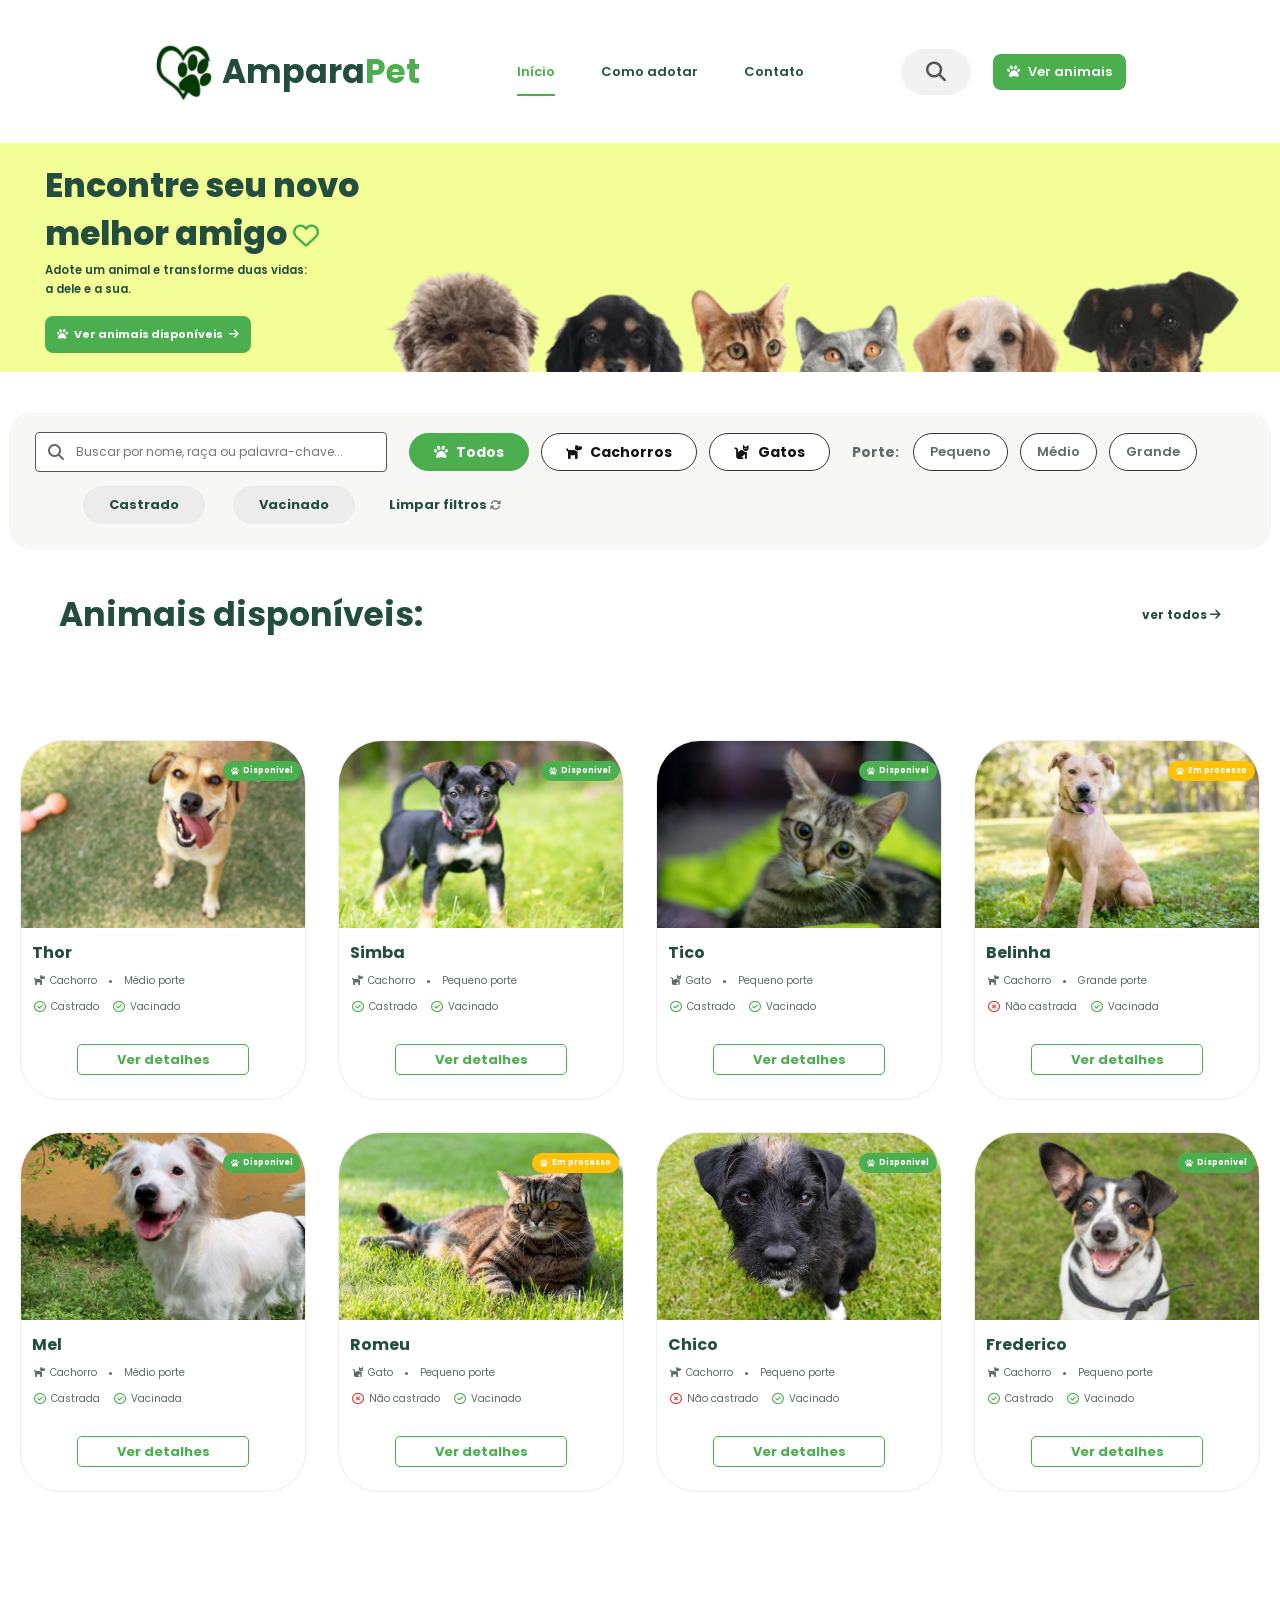
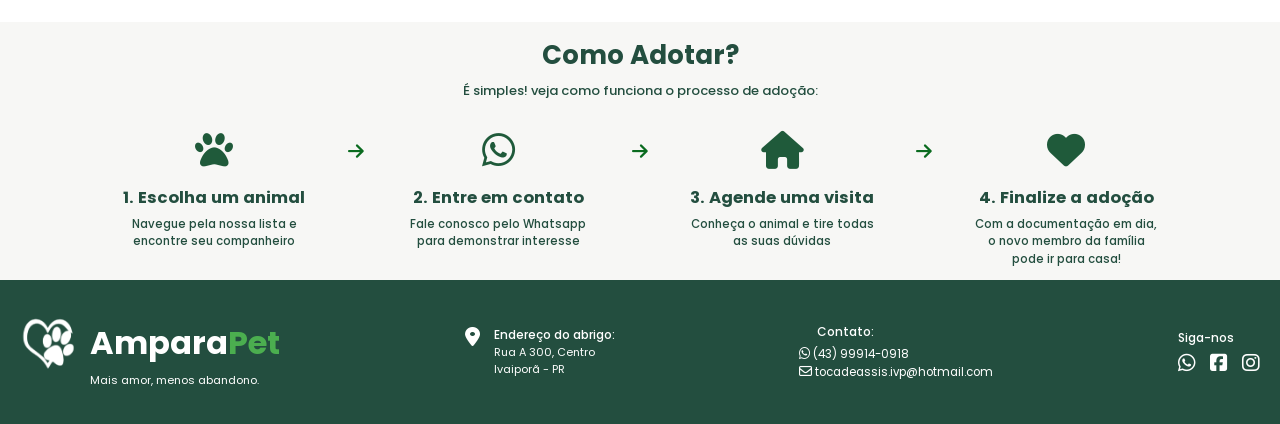
==== amparapet/index.html @ a8ce1051 "amparapet foi adicionado" ====
<!DOCTYPE html>
<html lang="pt-BR">
<head>
  <meta charset="UTF-8">
  <meta name="viewport" content="width=device-width, initial-scale=1">
  <title>AmparaPet – Encontre seu novo melhor amigo</title>
  <link rel="preconnect" href="https://fonts.googleapis.com">
  <link rel="preconnect" href="https://fonts.gstatic.com" crossorigin>
  <link href="https://fonts.googleapis.com/css2?family=Poppins:wght@400;500;600;700;800&display=swap" rel="stylesheet">
  <link rel="stylesheet" href="https://cdnjs.cloudflare.com/ajax/libs/font-awesome/6.5.2/css/all.min.css">
  <link rel="stylesheet" href="style.css">
</head>
<body>
  <header class="header">
    <a class="logo" href="#inicio" aria-label="AmparaPet">
      <img src="img/logo-icone.png" alt="">
      <span>Ampara<b>Pet</b></span>
    </a>

    <nav class="nav" id="nav" aria-label="Principal">
      <a class="nav__link is-active" href="#inicio">Início</a>
      <a class="nav__link" href="#como-adotar">Como adotar</a>
      <a class="nav__link" href="#contato">Contato</a>
    </nav>

    <div class="header__actions">
      <button class="icon-btn" id="btnBusca" aria-label="Buscar"><i class="fa-solid fa-magnifying-glass"></i></button>
      <a class="btn btn--sm" href="#animais"><i class="fa-solid fa-paw"></i> Ver animais</a>
      <button class="menu-toggle" id="menuToggle" aria-label="Abrir menu" aria-expanded="false"><i class="fa-solid fa-bars"></i></button>
    </div>
  </header>

  <main id="inicio">
    <section class="hero">
      <div class="hero__text">
        <h1>Encontre seu novo melhor amigo <i class="fa-regular fa-heart"></i></h1>
        <p>Adote um animal e transforme duas vidas:<br>a dele e a sua.</p>
        <a class="btn btn--xs" href="#animais"><i class="fa-solid fa-paw"></i> Ver animais disponíveis <i class="fa-solid fa-arrow-right"></i></a>
      </div>
      <img class="hero__img" src="img/hero-animais.png" alt="Cães e gatos disponíveis para adoção">
    </section>

    <section class="filters" aria-label="Filtros">
      <label class="search">
        <i class="fa-solid fa-magnifying-glass"></i>
        <input type="search" id="busca" placeholder="Buscar por nome, raça ou palavra-chave...">
      </label>

      <div class="chips" data-group="especie">
        <button class="chip chip--pill is-active" data-value="todos"><i class="fa-solid fa-paw"></i> Todos</button>
        <button class="chip chip--pill chip--outline" data-value="cachorro"><i class="fa-solid fa-dog"></i> Cachorros</button>
        <button class="chip chip--pill chip--outline" data-value="gato"><i class="fa-solid fa-cat"></i> Gatos</button>
      </div>

      <div class="chips chips--porte" data-group="porte">
        <span class="chips__label">Porte:</span>
        <button class="chip chip--outline" data-value="pequeno">Pequeno</button>
        <button class="chip chip--outline" data-value="medio">Médio</button>
        <button class="chip chip--outline" data-value="grande">Grande</button>
      </div>

      <div class="filters__row2">
        <button class="chip chip--gray" id="fCastrado" aria-pressed="false">Castrado</button>
        <button class="chip chip--gray" id="fVacinado" aria-pressed="false">Vacinado</button>
        <button class="clear" id="limpar">Limpar filtros <i class="fa-solid fa-rotate"></i></button>
      </div>
    </section>

    <section class="animals" id="animais">
      <div class="animals__head">
        <h2>Animais disponíveis:</h2>
        <a href="#animais" id="verTodos">ver todos <i class="fa-solid fa-arrow-right"></i></a>
      </div>
      <div class="grid" id="grid"></div>
      <p class="empty" id="vazio" hidden>Nenhum animal encontrado com esses filtros.</p>
    </section>

    <section class="adopt" id="como-adotar">
      <h2>Como Adotar?</h2>
      <p class="adopt__sub">É simples! veja como funciona o processo de adoção:</p>
      <div class="steps">
        <div class="step">
          <i class="fa-solid fa-paw"></i>
          <h3>1. Escolha um animal</h3>
          <p>Navegue pela nossa lista e encontre seu companheiro</p>
        </div>
        <i class="fa-solid fa-arrow-right step__arrow"></i>
        <div class="step">
          <i class="fa-brands fa-whatsapp"></i>
          <h3>2. Entre em contato</h3>
          <p>Fale conosco pelo Whatsapp para demonstrar interesse</p>
        </div>
        <i class="fa-solid fa-arrow-right step__arrow"></i>
        <div class="step">
          <i class="fa-solid fa-house"></i>
          <h3>3. Agende uma visita</h3>
          <p>Conheça o animal e tire todas as suas dúvidas</p>
        </div>
        <i class="fa-solid fa-arrow-right step__arrow"></i>
        <div class="step">
          <i class="fa-solid fa-heart"></i>
          <h3>4. Finalize a adoção</h3>
          <p>Com a documentação em dia, o novo membro da família pode ir para casa!</p>
        </div>
      </div>
    </section>
  </main>

  <footer class="footer" id="contato">
    <div class="footer__inner">
      <div class="footer__brand">
        <div class="footer__logo">
          <img src="img/logo-rodape.png" alt="">
          <span>Ampara<b>Pet</b></span>
        </div>
        <p>Mais amor, menos abandono.</p>
      </div>

      <div class="footer__col footer__col--addr">
        <i class="fa-solid fa-location-dot"></i>
        <div>
          <strong>Endereço do abrigo:</strong>
          <p>Rua A 300, Centro<br>Ivaiporã - PR</p>
        </div>
      </div>

      <div class="footer__col footer__col--contact">
        <strong>Contato:</strong>
        <a href="https://wa.me/5543999140918" target="_blank" rel="noopener"><i class="fa-brands fa-whatsapp"></i> (43) 99914-0918</a>
        <a href="mailto:tocadeassis.ivp@hotmail.com"><i class="fa-regular fa-envelope"></i> tocadeassis.ivp@hotmail.com</a>
      </div>

      <div class="footer__col footer__col--social">
        <strong>Siga-nos</strong>
        <div class="social">
          <a href="https://wa.me/5543999140918" aria-label="WhatsApp" target="_blank" rel="noopener"><i class="fa-brands fa-whatsapp"></i></a>
          <a href="#" aria-label="Facebook"><i class="fa-brands fa-square-facebook"></i></a>
          <a href="#" aria-label="Instagram"><i class="fa-brands fa-instagram"></i></a>
        </div>
      </div>
    </div>
  </footer>

  <dialog class="modal" id="modal">
    <form method="dialog">
      <h3 id="mNome"></h3>
      <ul id="mInfo"></ul>
      <button class="btn btn--sm">Fechar</button>
    </form>
  </dialog>

  <script src="script.js"></script>
</body>
</html>
---- amparapet/style.css ----
:root {
  --green: #4bae4f;
  --green-dark: #234e3f;
  --hero-bg: #f3ff96;
  --panel: #f7f7f5;
  --gray-chip: #ececec;
  --text-muted: #5f6b66;
  --font: "Poppins", system-ui, sans-serif; /* troque aqui se a fonte do Figma for outra */
}
*, *::before, *::after { box-sizing: border-box; margin: 0; }
html { scroll-behavior: smooth; }
body { font-family: var(--font); color: var(--green-dark); background: #fff; }
a { color: inherit; text-decoration: none; }
button { font: inherit; color: inherit; cursor: pointer; }

/* Botões */
.btn { display: inline-flex; align-items: center; gap: 8px; background: var(--green); color: #fff; border: 0; font-weight: 600; border-radius: 8px; }
.btn--sm { padding: 8px 14px; font-size: 13px; }
.btn--xs { padding: 10px 12px; font-size: 11px; font-weight: 700; gap: 6px; }

/* Header */
.header { height: 143px; padding: 0 clamp(16px, 12vw, 213px) 0 clamp(16px, 12vw, 213px); display: flex; align-items: center; justify-content: space-between; gap: 24px; position: relative; }
.logo { display: flex; align-items: center; gap: 8px; font-size: 33px; font-weight: 700; color: var(--green-dark); }
.logo img { height: 58px; }
.logo b { color: var(--green); font-weight: 700; }
.nav { display: flex; gap: 46px; font-size: 13px; font-weight: 600; margin-left: auto; margin-right: auto; }
.nav__link { padding: 14px 0 12px; border-bottom: 2px solid transparent; }
.nav__link.is-active { color: var(--green); border-color: var(--green); }
.header__actions { display: flex; align-items: center; gap: 22px; }
.icon-btn { width: 70px; height: 46px; border: 0; border-radius: 23px; background: #f1f1f1; color: #555; font-size: 20px; }
.menu-toggle { display: none; background: none; border: 0; font-size: 24px; color: var(--green-dark); }

/* Hero */
.hero { background: var(--hero-bg); height: 229px; padding-left: clamp(16px, 3.5vw, 61px); display: flex; align-items: flex-end; justify-content: space-between; overflow: hidden; }
.hero__text { align-self: center; max-width: 340px; flex-shrink: 0; }
.hero h1 { font-size: 33px; line-height: 1.45; font-weight: 800; margin-bottom: 4px; }
.hero h1 i { font-size: 26px; color: var(--green); font-weight: 400; }
.hero p { font-size: 11.5px; font-weight: 600; line-height: 1.6; margin-bottom: 18px; }
.hero__img { height: 136px; max-width: 70%; object-fit: contain; object-position: right bottom; margin: 0 auto 0 0; align-self: flex-end; }

/* Filtros */
.filters { max-width: 1262px; margin: 40px auto 0; background: var(--panel); border-radius: 24px; padding: 20px 26px 26px; display: flex; flex-wrap: wrap; align-items: center; gap: 14px 22px; }
.search { flex: 0 1 352px; display: flex; align-items: center; gap: 10px; height: 40px; padding: 0 12px; border: 1px solid #555; border-radius: 4px; background: #fff; color: #666; }
.search input { border: 0; outline: 0; width: 100%; font: 400 12px var(--font); background: transparent; }
.chips { display: flex; align-items: center; gap: 12px; }
.chips--porte { margin-left: auto; }
.chips__label { font-weight: 700; font-size: 14px; color: var(--text-muted); margin-right: 2px; }
.chip { display: inline-flex; align-items: center; gap: 8px; border: 1.5px solid transparent; background: transparent; font-size: 13px; font-weight: 600; padding: 8px 16px; border-radius: 20px; }
.chip--pill { height: 38px; padding: 0 24px; font-size: 14px; font-weight: 700; }
.chip--outline { border-color: #333; background: #fff; color: var(--text-muted); }
.chip--pill.chip--outline { color: #111; }
.chip.is-active { background: var(--green); border-color: var(--green); color: #fff; }
.chip--gray { background: var(--gray-chip); padding: 8px 25px; font-weight: 700; }
.chip--gray[aria-pressed="true"] { background: var(--green); color: #fff; }
.filters__row2 { flex: 1 0 100%; display: flex; align-items: center; gap: 28px; padding-left: 48px; }
.clear { background: none; border: 0; font-size: 13px; font-weight: 700; color: var(--green-dark); }
.clear i { color: #777; font-size: 11px; }

/* Lista de animais */
.animals { max-width: 1404px; margin: 0 auto; padding: 0 20px 60px; }
.animals__head { display: flex; align-items: center; justify-content: space-between; padding: 40px 39px 100px; }
.animals h2 { font-size: 33px; font-weight: 700; }
.animals__head a { font-size: 12px; font-weight: 700; }
.grid { display: grid; grid-template-columns: repeat(4, 1fr); gap: 76px; }
.card { display: flex; flex-direction: column; border: 1px solid #ececec; border-radius: 44px 44px 40px 40px; overflow: hidden; background: #fff; min-height: 360px; }
.card__photo { position: relative; height: 187px; }
.card__photo img { width: 100%; height: 100%; object-fit: cover; display: block; }
.badge { position: absolute; top: 20px; right: 4px; display: inline-flex; align-items: center; gap: 4px; background: var(--green); color: #fff; font-size: 8px; font-weight: 700; padding: 4px 8px; border-radius: 10px; }
.badge--processo { background: #ffc107; }
.card__body { padding: 12px 11px 0; flex: 1; display: flex; flex-direction: column; }
.card__name { font-size: 16px; font-weight: 700; margin-bottom: 8px; }
.card__meta, .card__health { display: flex; align-items: center; gap: 14px; font-size: 10px; color: var(--text-muted); margin-bottom: 10px; padding-left: 2px; }
.card__meta i { margin-right: 5px; }
.card__meta .sep { width: 3px; height: 3px; background: #666; border-radius: 50%; margin: 0 -2px; }
.card__health span { display: inline-flex; align-items: center; gap: 5px; }
.card__health .ok { color: var(--green); font-size: 12px; }
.card__health .no { color: #e53935; font-size: 12px; }
.card__btn { margin: auto auto 24px; width: 172px; height: 31px; border: 1.5px solid var(--green); background: #fff; color: var(--green); border-radius: 5px; font-size: 13px; font-weight: 700; }
.card__btn:hover { background: var(--green); color: #fff; }
.empty { text-align: center; color: var(--text-muted); padding: 40px 0; }

/* Modal */
.modal { border: 0; border-radius: 20px; padding: 28px 32px; min-width: 280px; box-shadow: 0 10px 40px rgba(0,0,0,.2); }
.modal::backdrop { background: rgba(0,0,0,.4); }
.modal h3 { font-size: 22px; margin-bottom: 12px; }
.modal ul { list-style: none; padding: 0; margin-bottom: 20px; font-size: 14px; line-height: 1.9; }

.animals { padding-bottom: 130px; }

/* Como adotar */
.adopt { background: var(--panel); text-align: center; padding: 14px 20px 12px; }
.adopt h2 { font-size: 26px; font-weight: 700; }
.adopt__sub { font-size: 13px; font-weight: 500; margin: 6px 0 30px; }
.steps { display: flex; justify-content: center; align-items: flex-start; gap: 34px; flex-wrap: wrap; }
.step { width: 200px; }
.step > i { font-size: 38px; color: #1f5a3a; margin-bottom: 14px; display: block; height: 40px; }
.step h3 { font-size: 16.5px; font-weight: 700; margin-bottom: 6px; }
.step p { font-size: 11.5px; font-weight: 500; line-height: 1.5; max-width: 190px; margin: 0 auto; }
.step__arrow { color: #0a6b1f; font-size: 18px; margin-top: 12px; }

/* Rodapé */
.footer { background: var(--green-dark); color: #fff; }
.footer__inner { max-width: 1320px; margin: 0 auto; padding: 0 20px; min-height: 144px; display: flex; align-items: center; justify-content: space-between; gap: 32px; flex-wrap: wrap; }
.footer__logo { display: flex; align-items: center; gap: 12px; font-size: 32px; font-weight: 700; }
.footer__logo img { height: 58px; }
.footer__logo b { color: var(--green); }
.footer__brand p { font-size: 11px; margin: 0 0 0 70px; }
.footer__col { font-size: 11.5px; line-height: 1.6; }
.footer__col strong { display: block; font-size: 12px; font-weight: 500; }
.footer__col p { font-size: 11px; }
.footer__col a { display: block; }
.footer__col i { font-size: 13px; }
.footer__col--addr { display: flex; gap: 14px; align-items: flex-start; }
.footer__col--addr > i { font-size: 20px; margin-top: 2px; }
.footer__col--contact strong { padding-left: 18px; margin-bottom: 4px; }
.social { display: flex; gap: 14px; margin-top: 6px; }
.social i { font-size: 20px; }

/* Responsividade */
@media (max-width: 1280px) { .grid { gap: 32px; } .chips--porte { margin-left: 0; } }
@media (max-width: 1024px) {
  .grid { grid-template-columns: repeat(2, 1fr); gap: 32px; }
  .nav { gap: 28px; }
  .animals__head { padding-bottom: 48px; }
}
@media (max-width: 760px) {
  .header { height: 84px; }
  .logo { font-size: 24px; } .logo img { height: 42px; }
  .menu-toggle { display: block; }
  .header__actions .btn, .icon-btn { display: none; }
  .nav { display: none; position: absolute; top: 84px; left: 0; right: 0; flex-direction: column; gap: 0; background: #fff; padding: 8px 24px 16px; box-shadow: 0 8px 16px rgba(0,0,0,.08); z-index: 5; }
  .nav.is-open { display: flex; }
  .nav__link { padding: 12px 0; border-bottom: 0; }
  .hero { height: auto; flex-direction: column; align-items: flex-start; padding: 28px 16px 0; }
  .hero h1 { font-size: 26px; }
  .hero__img { max-width: 100%; height: auto; width: 100%; margin-top: 16px; }
  .filters { margin: 24px 16px 0; padding: 16px; }
  .search { flex-basis: 100%; }
  .chips { flex-wrap: wrap; }
  .chip--pill { padding: 0 16px; }
  .filters__row2 { padding-left: 0; flex-wrap: wrap; gap: 12px; }
  .animals { padding: 0 16px 40px; }
  .animals__head { padding: 28px 0 28px; }
  .animals h2 { font-size: 24px; }
  .grid { grid-template-columns: 1fr; gap: 14px; }
  /* Cards em linha: foto à esquerda, dados à direita (estilo lista de marketplace) */
  .card { flex-direction: row; min-height: 0; border-radius: 20px; }
  .card__photo { flex: 0 0 40%; height: auto; min-height: 150px; }
  .card__photo img { position: absolute; inset: 0; }
  .badge { top: 8px; right: auto; left: 8px; }
  .card__body { padding: 12px 14px; }
  .card__name { margin-bottom: 6px; }
  .card__meta, .card__health { flex-wrap: wrap; gap: 4px 10px; margin-bottom: 8px; }
  .card__btn { margin: auto 0 0; width: 100%; max-width: 160px; height: 30px; }
}

/* Responsividade: Como adotar e rodapé */
@media (max-width: 1024px) {
  .animals { padding-bottom: 80px; }
  .step__arrow { display: none; }
  .steps { gap: 28px 40px; }
  .footer__inner { padding: 28px 24px; justify-content: flex-start; gap: 28px 48px; }
}
@media (max-width: 760px) {
  .animals { padding-bottom: 40px; }
  .adopt { padding: 28px 16px 24px; }
  .adopt h2 { font-size: 22px; }
  .step { width: 100%; }
  .footer__inner { flex-direction: column; align-items: flex-start; padding: 28px 16px; }
  .footer__logo { font-size: 28px; }
}
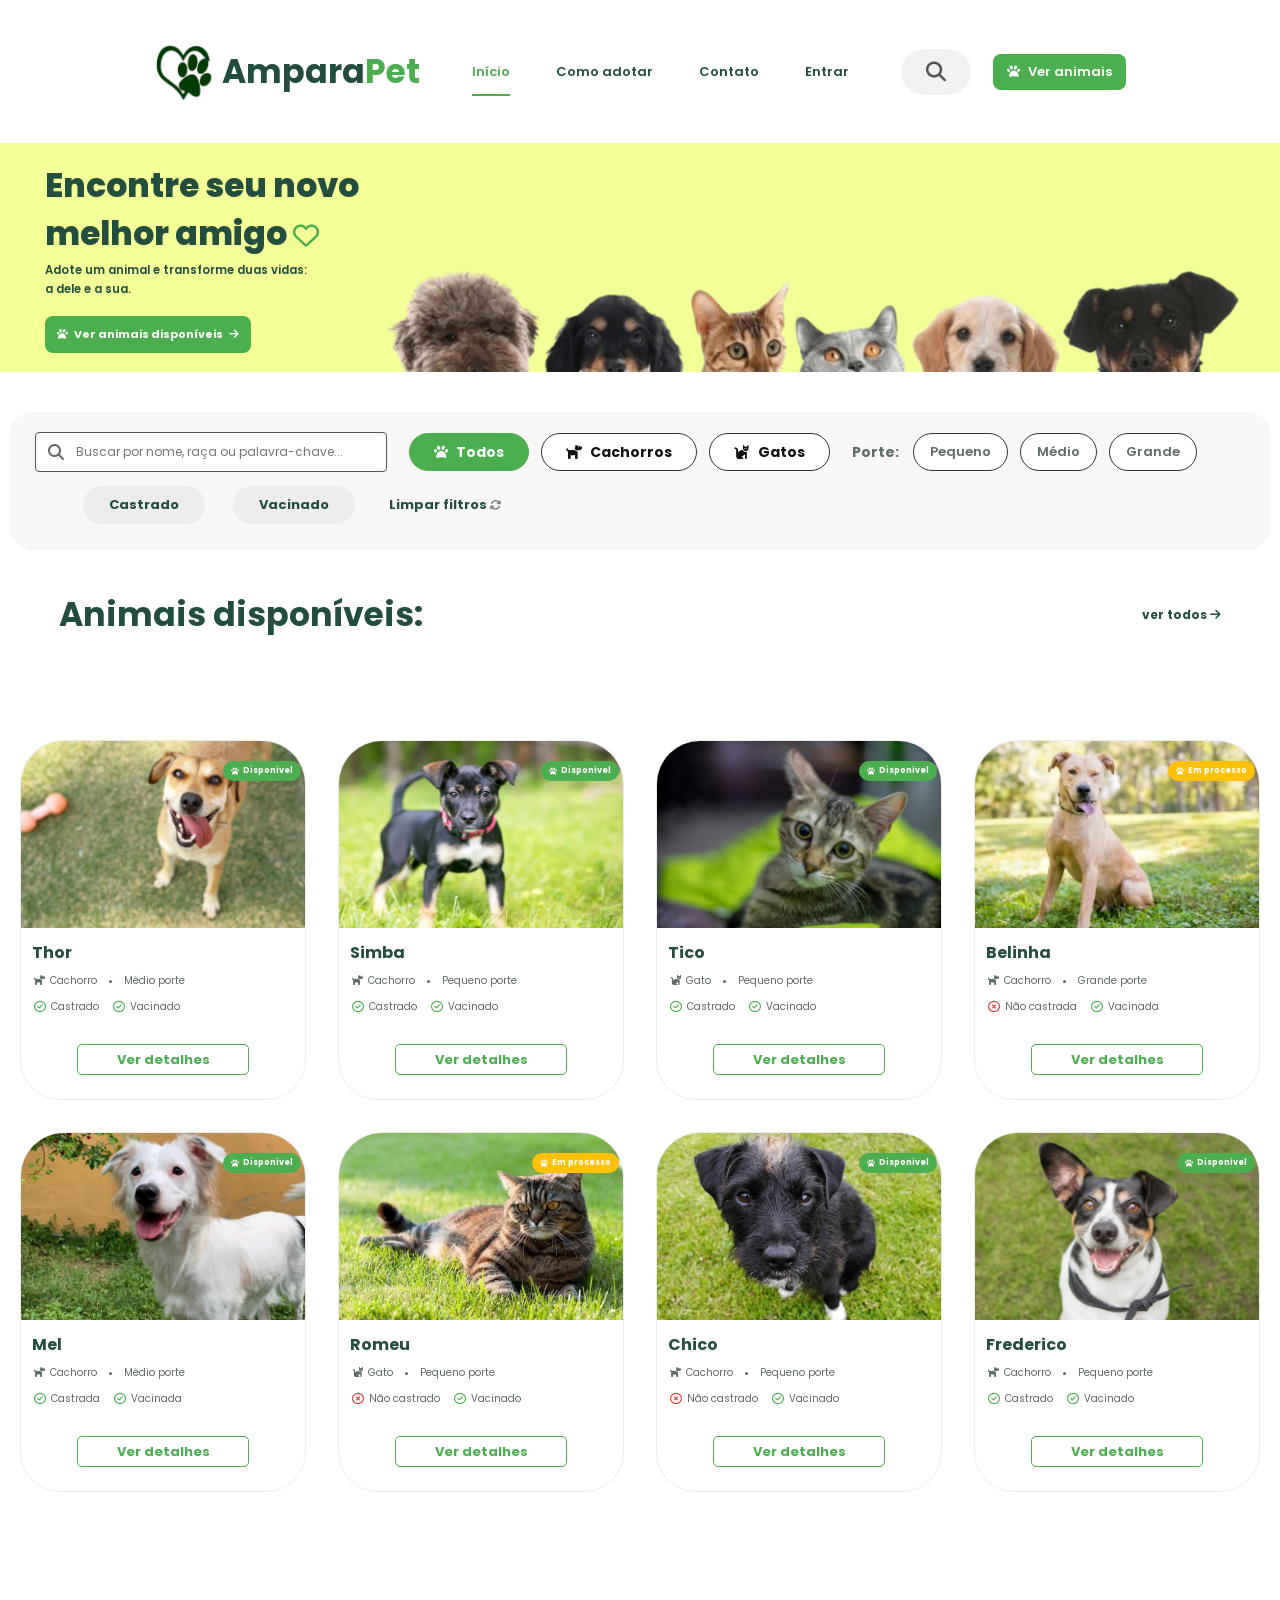
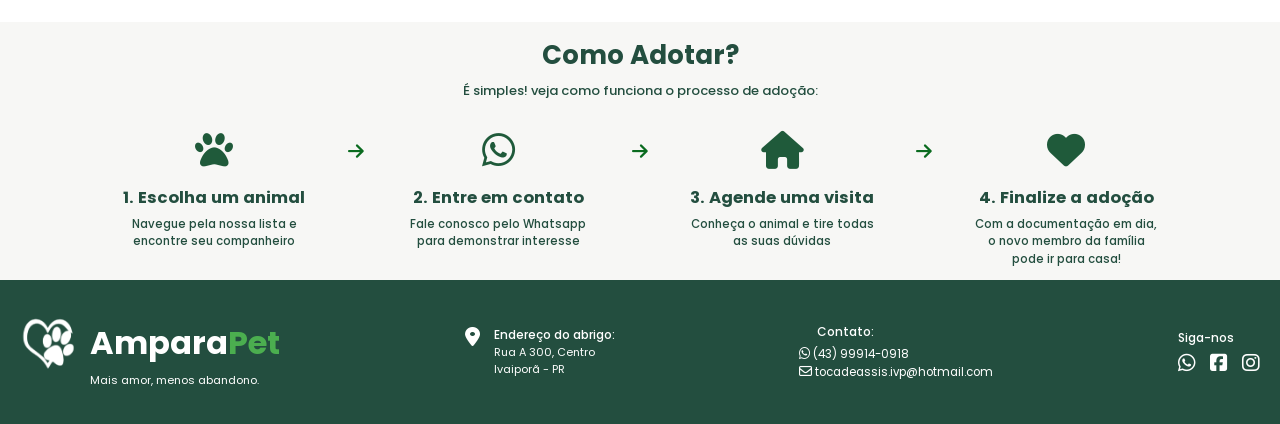
==== commit b484f4a8: "atualizado" ====
--- a/amparapet/index.html
+++ b/amparapet/index.html
@@ -8,7 +8,7 @@
   <link rel="preconnect" href="https://fonts.gstatic.com" crossorigin>
   <link href="https://fonts.googleapis.com/css2?family=Poppins:wght@400;500;600;700;800&display=swap" rel="stylesheet">
   <link rel="stylesheet" href="https://cdnjs.cloudflare.com/ajax/libs/font-awesome/6.5.2/css/all.min.css">
-  <link rel="stylesheet" href="style.css">
+  <link rel="stylesheet" href="style.css?v=2">
 </head>
 <body>
   <header class="header">
@@ -21,6 +21,7 @@
       <a class="nav__link is-active" href="#inicio">Início</a>
       <a class="nav__link" href="#como-adotar">Como adotar</a>
       <a class="nav__link" href="#contato">Contato</a>
+      <a class="nav__link" href="login.html">Entrar</a>
     </nav>
 
     <div class="header__actions">
@@ -149,6 +150,6 @@
     </form>
   </dialog>
 
-  <script src="script.js"></script>
+  <script src="script.js?v=2"></script>
 </body>
 </html>
--- a/amparapet/style.css
+++ b/amparapet/style.css
@@ -61,8 +61,8 @@
 .animals__head { display: flex; align-items: center; justify-content: space-between; padding: 40px 39px 100px; }
 .animals h2 { font-size: 33px; font-weight: 700; }
 .animals__head a { font-size: 12px; font-weight: 700; }
-.grid { display: grid; grid-template-columns: repeat(4, 1fr); gap: 76px; }
-.card { display: flex; flex-direction: column; border: 1px solid #ececec; border-radius: 44px 44px 40px 40px; overflow: hidden; background: #fff; min-height: 360px; }
+.grid { display: grid; grid-template-columns: repeat(4, minmax(0, 1fr)); gap: 76px; }
+.card { display: flex; flex-direction: column; min-width: 0; border: 1px solid #ececec; border-radius: 44px 44px 40px 40px; overflow: hidden; background: #fff; min-height: 360px; }
 .card__photo { position: relative; height: 187px; }
 .card__photo img { width: 100%; height: 100%; object-fit: cover; display: block; }
 .badge { position: absolute; top: 20px; right: 4px; display: inline-flex; align-items: center; gap: 4px; background: var(--green); color: #fff; font-size: 8px; font-weight: 700; padding: 4px 8px; border-radius: 10px; }
@@ -75,7 +75,7 @@
 .card__health span { display: inline-flex; align-items: center; gap: 5px; }
 .card__health .ok { color: var(--green); font-size: 12px; }
 .card__health .no { color: #e53935; font-size: 12px; }
-.card__btn { margin: auto auto 24px; width: 172px; height: 31px; border: 1.5px solid var(--green); background: #fff; color: var(--green); border-radius: 5px; font-size: 13px; font-weight: 700; }
+.card__btn { margin: auto auto 24px; width: 100%; max-width: 172px; height: 31px; border: 1.5px solid var(--green); background: #fff; color: var(--green); border-radius: 5px; font-size: 13px; font-weight: 700; }
 .card__btn:hover { background: var(--green); color: #fff; }
 .empty { text-align: center; color: var(--text-muted); padding: 40px 0; }
 
@@ -119,7 +119,7 @@
 /* Responsividade */
 @media (max-width: 1280px) { .grid { gap: 32px; } .chips--porte { margin-left: 0; } }
 @media (max-width: 1024px) {
-  .grid { grid-template-columns: repeat(2, 1fr); gap: 32px; }
+  .grid { grid-template-columns: repeat(3, minmax(0, 1fr)); gap: 24px; }
   .nav { gap: 28px; }
   .animals__head { padding-bottom: 48px; }
 }
@@ -142,16 +142,28 @@
   .animals { padding: 0 16px 40px; }
   .animals__head { padding: 28px 0 28px; }
   .animals h2 { font-size: 24px; }
-  .grid { grid-template-columns: 1fr; gap: 14px; }
-  /* Cards em linha: foto à esquerda, dados à direita (estilo lista de marketplace) */
-  .card { flex-direction: row; min-height: 0; border-radius: 20px; }
-  .card__photo { flex: 0 0 40%; height: auto; min-height: 150px; }
+  /* 2 colunas lado a lado (estilo grade de produtos de marketplace) */
+  .grid { grid-template-columns: repeat(2, minmax(0, 1fr)); gap: 12px; }
+  .card { min-height: 0; border-radius: 20px; }
+  .card__photo { height: auto; aspect-ratio: 4 / 3; }
   .card__photo img { position: absolute; inset: 0; }
   .badge { top: 8px; right: auto; left: 8px; }
-  .card__body { padding: 12px 14px; }
-  .card__name { margin-bottom: 6px; }
-  .card__meta, .card__health { flex-wrap: wrap; gap: 4px 10px; margin-bottom: 8px; }
-  .card__btn { margin: auto 0 0; width: 100%; max-width: 160px; height: 30px; }
+  .card__body { padding: 10px 10px 12px; }
+  .card__name { font-size: 14px; margin-bottom: 6px; overflow-wrap: anywhere; }
+  /* Empilha as informações para nada ser cortado em cards estreitos */
+  .card__meta, .card__health { flex-direction: column; align-items: flex-start; gap: 4px; margin-bottom: 8px; padding-left: 0; }
+  .card__meta .sep { display: none; }
+  .card__btn { margin: auto 0 0; width: 100%; max-width: none; height: 32px; font-size: 12px; }
+}
+
+/* Telas muito estreitas (até 360px): margens e textos um pouco menores */
+@media (max-width: 360px) {
+  .animals { padding-left: 12px; padding-right: 12px; }
+  .grid { gap: 10px; }
+  .card { border-radius: 16px; }
+  .card__body { padding: 8px 8px 10px; }
+  .card__name { font-size: 13px; }
+  .card__btn { height: 30px; font-size: 11px; }
 }
 
 /* Responsividade: Como adotar e rodapé */
